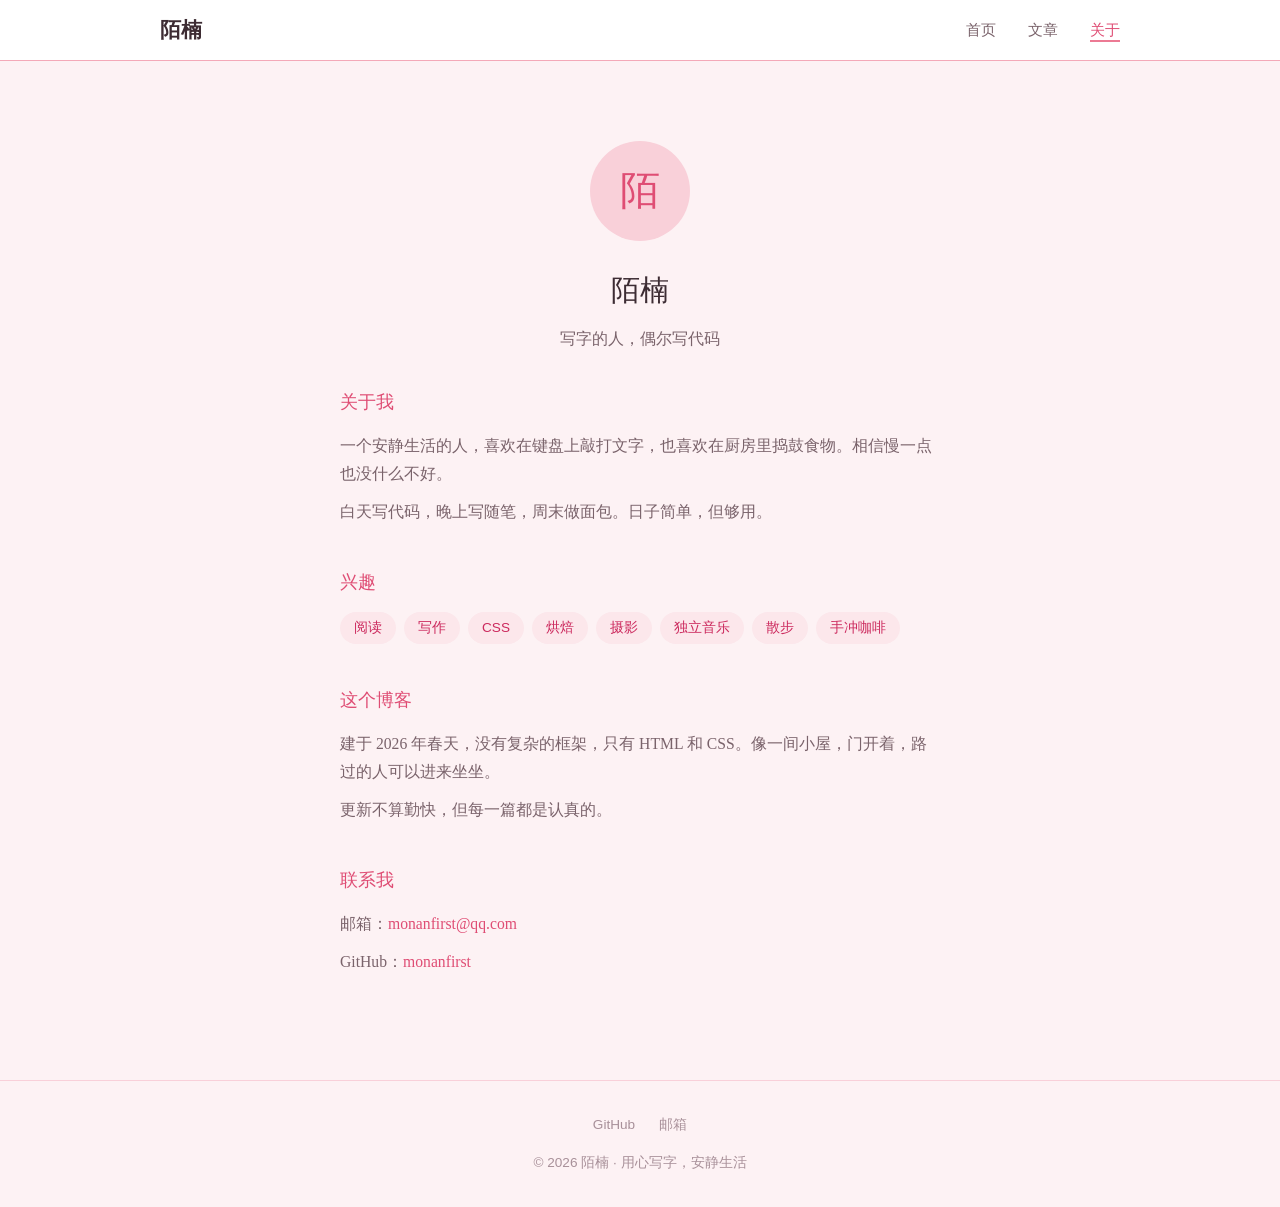
==== about.html @ c87e476c "rename: 墨南 → 陌楠" ====
<!DOCTYPE html>
<html lang="zh-CN">
<head>
  <meta charset="UTF-8">
  <meta name="viewport" content="width=device-width, initial-scale=1.0">
  <title>关于 - 陌楠的博客</title>
  <link rel="stylesheet" href="css/style.css">
</head>
<body>
  <nav class="navbar">
    <div class="navbar-inner">
      <a href="index.html" class="navbar-brand">陌楠</a>
      <ul class="navbar-links">
        <li><a href="index.html">首页</a></li>
        <li><a href="posts.html">文章</a></li>
        <li><a href="about.html" class="active">关于</a></li>
      </ul>
    </div>
  </nav>

  <div class="container">
    <div class="about-header">
      <div class="about-avatar">陌</div>
      <h1>陌楠</h1>
      <p>写字的人，偶尔写代码</p>
    </div>

    <div class="about-content">
      <div class="about-section">
        <h2>关于我</h2>
        <p>一个安静生活的人，喜欢在键盘上敲打文字，也喜欢在厨房里捣鼓食物。相信慢一点也没什么不好。</p>
        <p>白天写代码，晚上写随笔，周末做面包。日子简单，但够用。</p>
      </div>

      <div class="about-section">
        <h2>兴趣</h2>
        <div class="about-tags">
          <span class="tag">阅读</span>
          <span class="tag">写作</span>
          <span class="tag">CSS</span>
          <span class="tag">烘焙</span>
          <span class="tag">摄影</span>
          <span class="tag">独立音乐</span>
          <span class="tag">散步</span>
          <span class="tag">手冲咖啡</span>
        </div>
      </div>

      <div class="about-section">
        <h2>这个博客</h2>
        <p>建于 2026 年春天，没有复杂的框架，只有 HTML 和 CSS。像一间小屋，门开着，路过的人可以进来坐坐。</p>
        <p>更新不算勤快，但每一篇都是认真的。</p>
      </div>

      <div class="about-section">
        <h2>联系我</h2>
        <p>邮箱：<a href="mailto:monanfirst@qq.com">monanfirst@qq.com</a></p>
        <p>GitHub：<a href="https://github.com/monanfirst" target="_blank">monanfirst</a></p>
      </div>
    </div>
  </div>

  <footer class="footer">
    <div class="footer-links">
      <a href="https://github.com/monanfirst" target="_blank">GitHub</a>
      <a href="mailto:monanfirst@qq.com">邮箱</a>
    </div>
    <p>© 2026 陌楠 · 用心写字，安静生活</p>
  </footer>
</body>
</html>
---- css/style.css ----
/* 基础重置 */
* {
  margin: 0;
  padding: 0;
  box-sizing: border-box;
}

:root {
  --pink-50: #fdf2f4;
  --pink-100: #fce7eb;
  --pink-200: #f9d0d9;
  --pink-300: #f4a9b8;
  --pink-400: #ec7a94;
  --pink-500: #df4d74;
  --pink-600: #cc2a5e;
  --text-primary: #3d2c33;
  --text-secondary: #7a636b;
  --text-light: #a89099;
  --bg-main: #fdf2f4;
  --bg-card: #ffffff;
  --border-color: #f4a9b8;
}

body {
  font-family: 'Georgia', 'Noto Serif SC', serif;
  background-color: var(--bg-main);
  color: var(--text-primary);
  line-height: 1.8;
  min-height: 100vh;
}

a {
  color: var(--pink-500);
  text-decoration: none;
  transition: color 0.2s;
}

a:hover {
  color: var(--pink-600);
}

/* 导航栏 */
.navbar {
  background: var(--bg-card);
  border-bottom: 1px solid var(--border-color);
  padding: 0 2rem;
  position: sticky;
  top: 0;
  z-index: 100;
}

.navbar-inner {
  max-width: 960px;
  margin: 0 auto;
  display: flex;
  justify-content: space-between;
  align-items: center;
  height: 60px;
}

.navbar-brand {
  font-size: 1.3rem;
  font-weight: bold;
  color: var(--text-primary);
  letter-spacing: 0.02em;
}

.navbar-brand:hover {
  color: var(--pink-500);
}

.navbar-links {
  display: flex;
  gap: 2rem;
  list-style: none;
}

.navbar-links a {
  color: var(--text-secondary);
  font-size: 0.95rem;
  font-family: -apple-system, 'Segoe UI', sans-serif;
  position: relative;
  padding-bottom: 2px;
}

.navbar-links a::after {
  content: '';
  position: absolute;
  bottom: -2px;
  left: 0;
  width: 0;
  height: 1.5px;
  background: var(--pink-400);
  transition: width 0.25s;
}

.navbar-links a:hover::after,
.navbar-links a.active::after {
  width: 100%;
}

.navbar-links a.active {
  color: var(--pink-500);
}

/* 主内容区 */
.container {
  max-width: 960px;
  margin: 0 auto;
  padding: 2rem;
}

/* 首页 Hero */
.hero {
  text-align: center;
  padding: 4rem 1rem 3rem;
}

.hero h1 {
  font-size: 2.2rem;
  color: var(--text-primary);
  margin-bottom: 1rem;
  font-weight: normal;
}

.hero p {
  font-size: 1.05rem;
  color: var(--text-secondary);
  max-width: 520px;
  margin: 0 auto 2rem;
}

.hero-line {
  width: 40px;
  height: 2px;
  background: var(--pink-300);
  margin: 0 auto 1.5rem;
}

/* 文章卡片 */
.section-title {
  font-size: 1.1rem;
  color: var(--text-light);
  font-family: -apple-system, 'Segoe UI', sans-serif;
  text-transform: uppercase;
  letter-spacing: 0.1em;
  margin-bottom: 1.5rem;
  padding-bottom: 0.5rem;
  border-bottom: 1px solid var(--pink-200);
}

.post-card {
  background: var(--bg-card);
  border: 1px solid var(--pink-200);
  border-radius: 6px;
  padding: 1.5rem 1.8rem;
  margin-bottom: 1.2rem;
  transition: border-color 0.2s, box-shadow 0.2s;
}

.post-card:hover {
  border-color: var(--pink-300);
  box-shadow: 0 2px 12px rgba(236, 122, 148, 0.1);
}

.post-card h3 {
  font-size: 1.15rem;
  margin-bottom: 0.4rem;
}

.post-card h3 a {
  color: var(--text-primary);
}

.post-card h3 a:hover {
  color: var(--pink-500);
}

.post-meta {
  font-size: 0.85rem;
  color: var(--text-light);
  font-family: -apple-system, 'Segoe UI', sans-serif;
  margin-bottom: 0.6rem;
}

.post-card p {
  font-size: 0.95rem;
  color: var(--text-secondary);
}

.read-more {
  display: inline-block;
  margin-top: 0.5rem;
  font-size: 0.88rem;
  font-family: -apple-system, 'Segoe UI', sans-serif;
  color: var(--pink-400);
}

/* 文章详情页 */
.article-header {
  padding: 3rem 0 2rem;
  border-bottom: 1px solid var(--pink-200);
  margin-bottom: 2rem;
}

.article-header h1 {
  font-size: 1.9rem;
  font-weight: normal;
  margin-bottom: 0.6rem;
}

.article-content {
  max-width: 680px;
  margin: 0 auto;
  padding-bottom: 3rem;
}

.article-content h2 {
  font-size: 1.35rem;
  margin: 2rem 0 0.8rem;
  font-weight: normal;
  color: var(--pink-600);
}

.article-content p {
  margin-bottom: 1.2rem;
  font-size: 1rem;
  color: var(--text-secondary);
}

.article-content blockquote {
  border-left: 3px solid var(--pink-300);
  padding: 0.5rem 1.2rem;
  margin: 1.5rem 0;
  color: var(--text-secondary);
  background: var(--pink-50);
  border-radius: 0 4px 4px 0;
}

.article-content code {
  background: var(--pink-100);
  padding: 2px 6px;
  border-radius: 3px;
  font-size: 0.9em;
}

.article-content ul, .article-content ol {
  margin: 1rem 0 1.2rem 1.5rem;
  color: var(--text-secondary);
}

.article-content li {
  margin-bottom: 0.4rem;
}

.article-nav {
  display: flex;
  justify-content: space-between;
  padding-top: 2rem;
  border-top: 1px solid var(--pink-200);
  font-family: -apple-system, 'Segoe UI', sans-serif;
  font-size: 0.9rem;
}

/* 关于页 */
.about-header {
  text-align: center;
  padding: 3rem 0 2rem;
}

.about-avatar {
  width: 100px;
  height: 100px;
  border-radius: 50%;
  background: var(--pink-200);
  margin: 0 auto 1.5rem;
  display: flex;
  align-items: center;
  justify-content: center;
  font-size: 2.5rem;
  color: var(--pink-500);
}

.about-header h1 {
  font-size: 1.8rem;
  font-weight: normal;
  margin-bottom: 0.5rem;
}

.about-header p {
  color: var(--text-secondary);
  font-size: 1rem;
}

.about-content {
  max-width: 600px;
  margin: 0 auto;
}

.about-section {
  margin-bottom: 2.5rem;
}

.about-section h2 {
  font-size: 1.15rem;
  color: var(--pink-500);
  margin-bottom: 0.8rem;
  font-weight: normal;
}

.about-section p {
  color: var(--text-secondary);
  font-size: 0.98rem;
  margin-bottom: 0.6rem;
}

.about-tags {
  display: flex;
  flex-wrap: wrap;
  gap: 0.5rem;
}

.tag {
  display: inline-block;
  padding: 4px 14px;
  background: var(--pink-100);
  color: var(--pink-600);
  border-radius: 20px;
  font-size: 0.85rem;
  font-family: -apple-system, 'Segoe UI', sans-serif;
}

/* 页脚 */
.footer {
  text-align: center;
  padding: 2rem;
  color: var(--text-light);
  font-size: 0.85rem;
  font-family: -apple-system, 'Segoe UI', sans-serif;
  border-top: 1px solid var(--pink-200);
  margin-top: 2rem;
}

.footer a {
  color: var(--text-light);
}

.footer a:hover {
  color: var(--pink-400);
}

.footer-links {
  display: flex;
  justify-content: center;
  gap: 1.5rem;
  margin-bottom: 0.8rem;
}

/* 响应式 */
@media (max-width: 640px) {
  .navbar-inner {
    flex-direction: column;
    height: auto;
    padding: 0.8rem 0;
    gap: 0.5rem;
  }

  .navbar-links {
    gap: 1.2rem;
  }

  .hero h1 {
    font-size: 1.7rem;
  }

  .container {
    padding: 1.2rem;
  }

  .article-nav {
    flex-direction: column;
    gap: 0.8rem;
  }
}
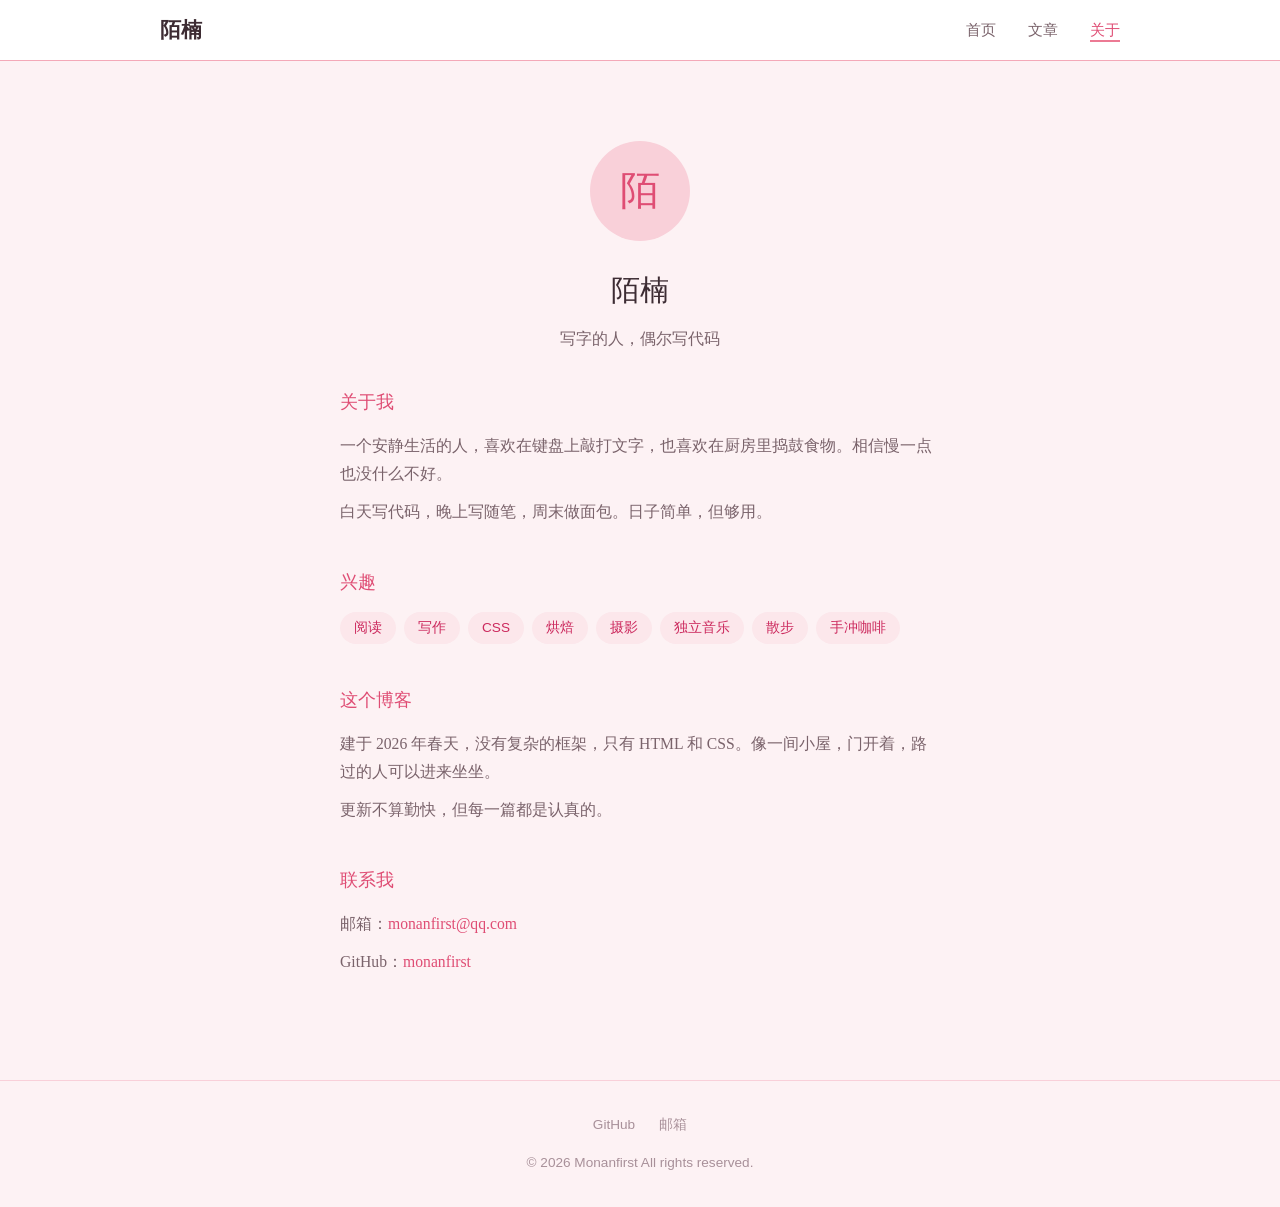
==== commit 6c1c4150: "update footer copyright text" ====
--- a/about.html
+++ b/about.html
@@ -65,7 +65,7 @@
       <a href="https://github.com/monanfirst" target="_blank">GitHub</a>
       <a href="mailto:monanfirst@qq.com">邮箱</a>
     </div>
-    <p>© 2026 陌楠 · 用心写字，安静生活</p>
+    <p>© 2026 Monanfirst All rights reserved.</p>
   </footer>
 </body>
 </html>
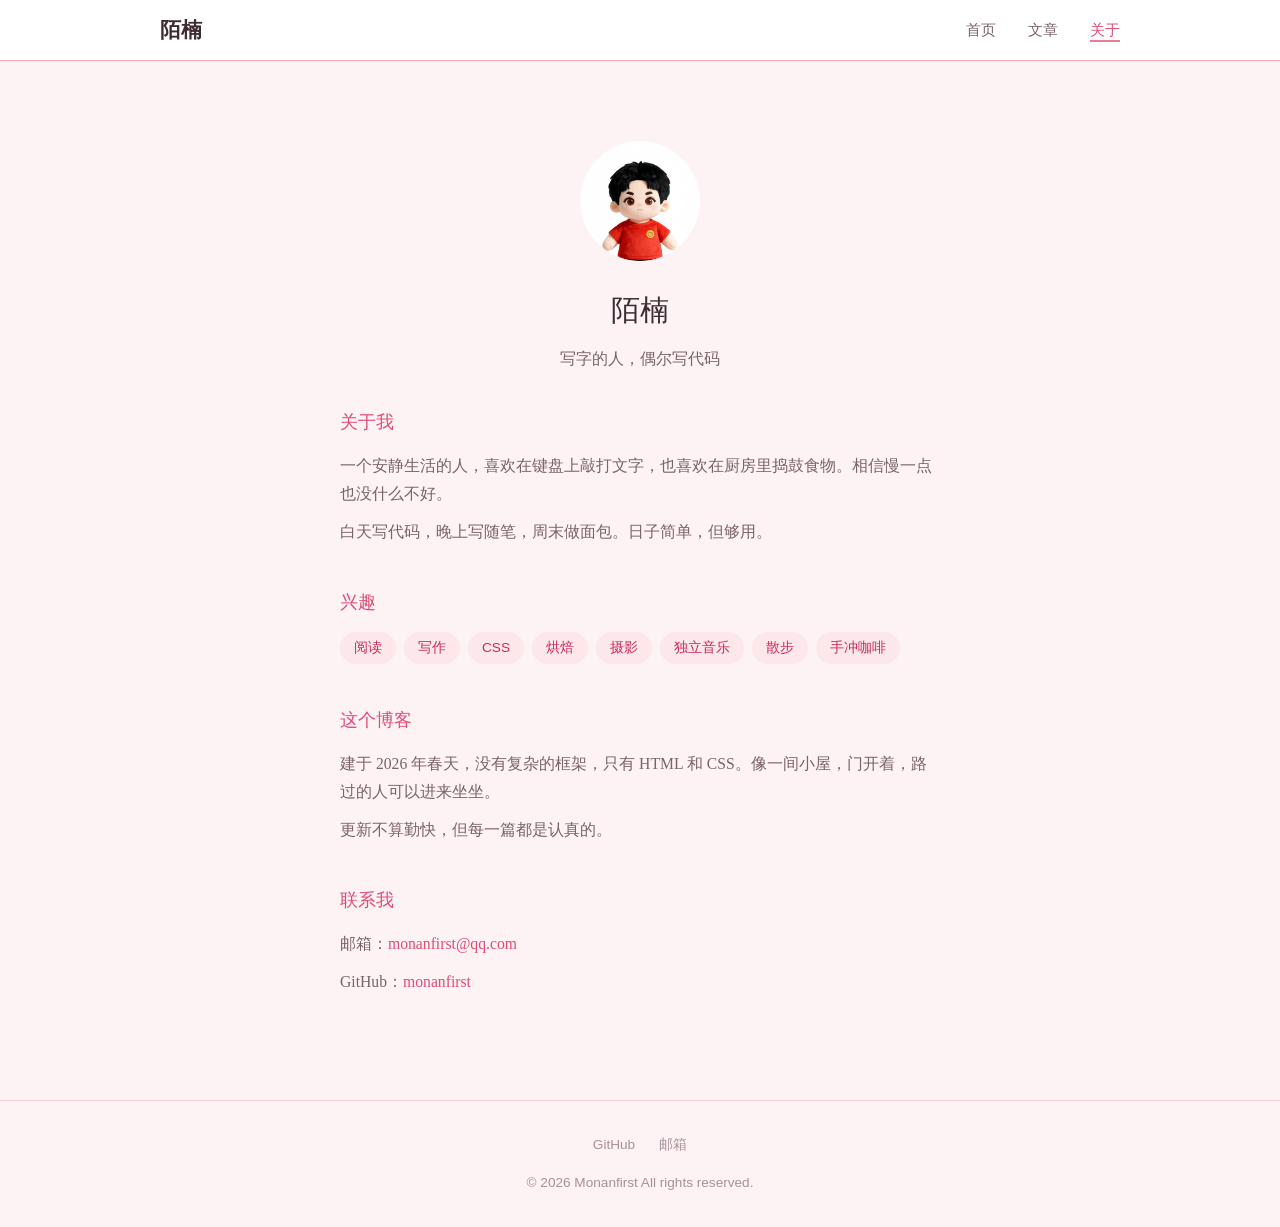
==== commit 0c8dd67f: "add avatar image to navbar, hero and about page" ====
--- a/about.html
+++ b/about.html
@@ -20,7 +20,7 @@
 
   <div class="container">
     <div class="about-header">
-      <div class="about-avatar">陌</div>
+      <img src="pic/touxiang.png" alt="陌楠" class="about-avatar">
       <h1>陌楠</h1>
       <p>写字的人，偶尔写代码</p>
     </div>
--- a/css/style.css
+++ b/css/style.css
@@ -63,6 +63,16 @@
   font-weight: bold;
   color: var(--text-primary);
   letter-spacing: 0.02em;
+  display: flex;
+  align-items: center;
+  gap: 8px;
+}
+
+.navbar-brand img {
+  width: 32px;
+  height: 32px;
+  border-radius: 50%;
+  object-fit: cover;
 }
 
 .navbar-brand:hover {
@@ -137,6 +147,14 @@
   margin: 0 auto 1.5rem;
 }
 
+.hero-avatar {
+  width: 100px;
+  height: 100px;
+  border-radius: 50%;
+  object-fit: cover;
+  margin-bottom: 1.5rem;
+}
+
 /* 文章卡片 */
 .section-title {
   font-size: 1.1rem;
@@ -269,16 +287,12 @@
 }
 
 .about-avatar {
-  width: 100px;
-  height: 100px;
+  width: 120px;
+  height: 120px;
   border-radius: 50%;
-  background: var(--pink-200);
+  object-fit: cover;
   margin: 0 auto 1.5rem;
-  display: flex;
-  align-items: center;
-  justify-content: center;
-  font-size: 2.5rem;
-  color: var(--pink-500);
+  display: block;
 }
 
 .about-header h1 {
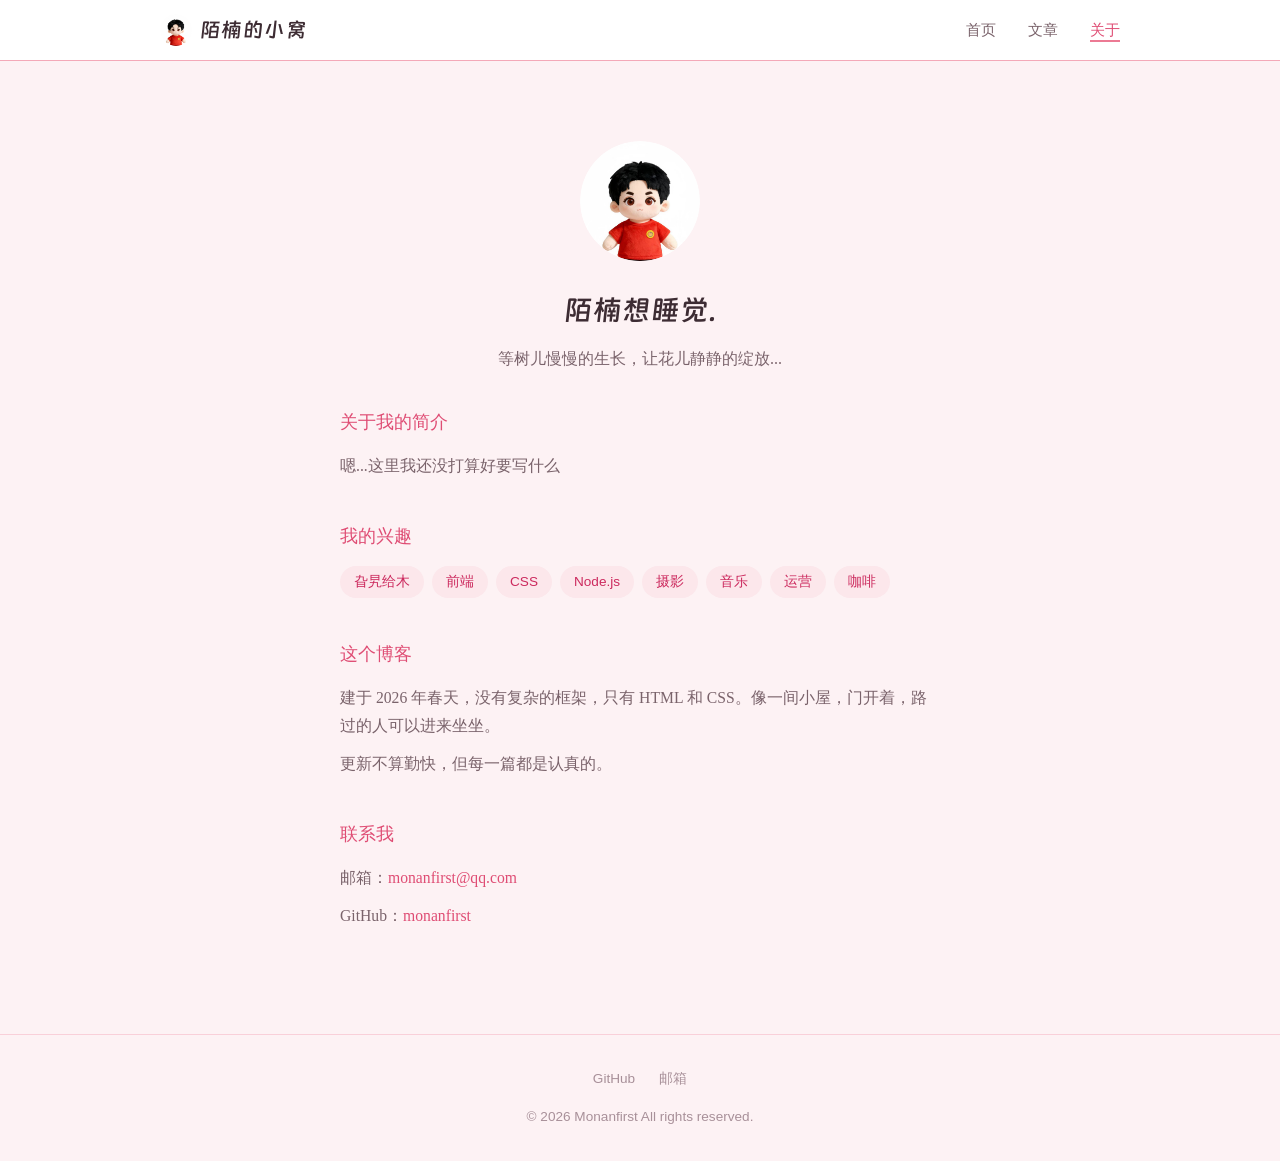
==== commit 1ce0a759: "change homepage from blog index to services page" ====
--- a/about.html
+++ b/about.html
@@ -7,9 +7,9 @@
   <link rel="stylesheet" href="css/style.css">
 </head>
 <body>
-  <nav class="navbar">
+    <nav class="navbar">
     <div class="navbar-inner">
-      <a href="index.html" class="navbar-brand">陌楠</a>
+      <a href="index.html" class="navbar-brand"><img src="pic/touxiang.png" alt="你看啥">陌楠的小窝</a>
       <ul class="navbar-links">
         <li><a href="index.html">首页</a></li>
         <li><a href="posts.html">文章</a></li>
@@ -21,28 +21,28 @@
   <div class="container">
     <div class="about-header">
       <img src="pic/touxiang.png" alt="陌楠" class="about-avatar">
-      <h1>陌楠</h1>
-      <p>写字的人，偶尔写代码</p>
+      <h1>陌楠想睡觉.</h1>
+      <p>等树儿慢慢的生长，让花儿静静的绽放...</p>
     </div>
 
     <div class="about-content">
       <div class="about-section">
-        <h2>关于我</h2>
-        <p>一个安静生活的人，喜欢在键盘上敲打文字，也喜欢在厨房里捣鼓食物。相信慢一点也没什么不好。</p>
-        <p>白天写代码，晚上写随笔，周末做面包。日子简单，但够用。</p>
+        <h2>关于我的简介</h2>
+        <p>嗯...这里我还没打算好要写什么</p>
+        <p> </p>
       </div>
 
       <div class="about-section">
-        <h2>兴趣</h2>
+        <h2>我的兴趣</h2>
         <div class="about-tags">
-          <span class="tag">阅读</span>
-          <span class="tag">写作</span>
+          <span class="tag">旮旯给木</span>
+          <span class="tag">前端</span>
           <span class="tag">CSS</span>
-          <span class="tag">烘焙</span>
+          <span class="tag">Node.js</span>
           <span class="tag">摄影</span>
-          <span class="tag">独立音乐</span>
-          <span class="tag">散步</span>
-          <span class="tag">手冲咖啡</span>
+          <span class="tag">音乐</span>
+          <span class="tag">运营</span>
+          <span class="tag">咖啡</span>
         </div>
       </div>
 
--- a/css/style.css
+++ b/css/style.css
@@ -1,3 +1,12 @@
+/* 自定义字体 */
+@font-face {
+  font-family: 'DingTalk';
+  src: url('../zt/dingdingjinbuti.ttf') format('truetype');
+  font-weight: normal;
+  font-style: normal;
+  font-display: swap;
+}
+
 /* 基础重置 */
 * {
   margin: 0;
@@ -59,8 +68,8 @@
 }
 
 .navbar-brand {
+  font-family: 'DingTalk', 'Georgia', 'Noto Serif SC', serif;
   font-size: 1.3rem;
-  font-weight: bold;
   color: var(--text-primary);
   letter-spacing: 0.02em;
   display: flex;
@@ -127,6 +136,7 @@
 }
 
 .hero h1 {
+  font-family: 'DingTalk', 'Georgia', 'Noto Serif SC', serif;
   font-size: 2.2rem;
   color: var(--text-primary);
   margin-bottom: 1rem;
@@ -182,6 +192,7 @@
 }
 
 .post-card h3 {
+  font-family: 'DingTalk', 'Georgia', 'Noto Serif SC', serif;
   font-size: 1.15rem;
   margin-bottom: 0.4rem;
 }
@@ -222,6 +233,7 @@
 }
 
 .article-header h1 {
+  font-family: 'DingTalk', 'Georgia', 'Noto Serif SC', serif;
   font-size: 1.9rem;
   font-weight: normal;
   margin-bottom: 0.6rem;
@@ -234,6 +246,7 @@
 }
 
 .article-content h2 {
+  font-family: 'DingTalk', 'Georgia', 'Noto Serif SC', serif;
   font-size: 1.35rem;
   margin: 2rem 0 0.8rem;
   font-weight: normal;
@@ -296,6 +309,7 @@
 }
 
 .about-header h1 {
+  font-family: 'DingTalk', 'Georgia', 'Noto Serif SC', serif;
   font-size: 1.8rem;
   font-weight: normal;
   margin-bottom: 0.5rem;
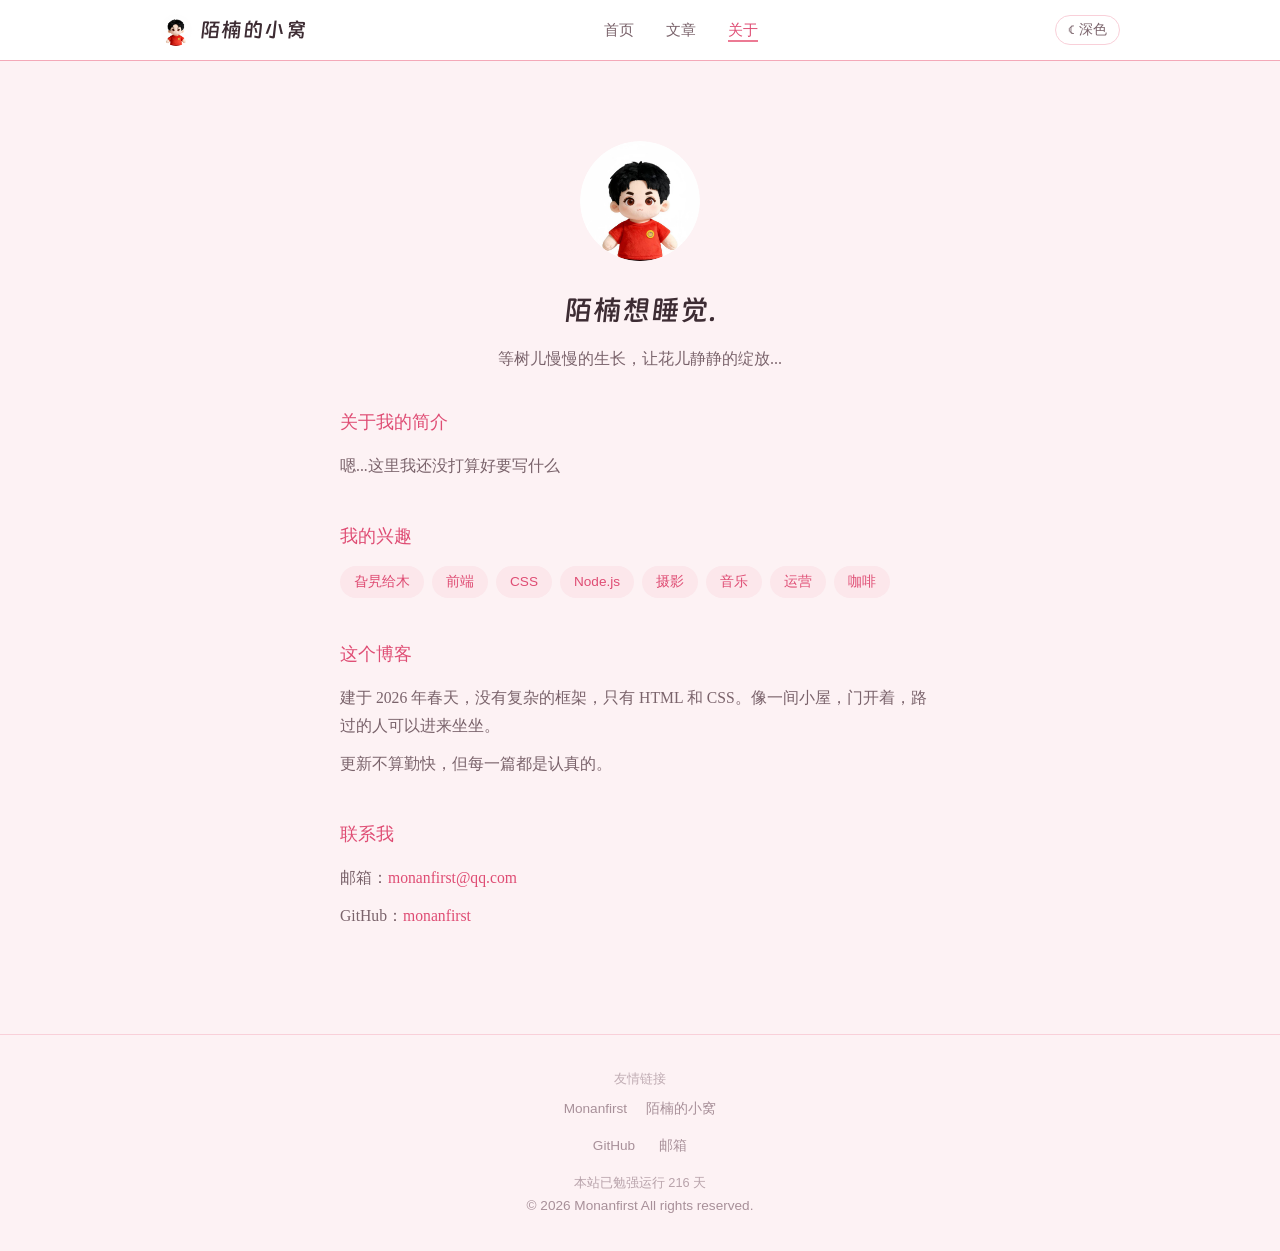
==== commit ed89bdd7: "add dark mode toggle, friend links, site running days counter" ====
--- a/about.html
+++ b/about.html
@@ -15,6 +15,7 @@
         <li><a href="posts.html">文章</a></li>
         <li><a href="about.html" class="active">关于</a></li>
       </ul>
+      <button class="dark-toggle" id="darkToggle">☾ 深色</button>
     </div>
   </nav>
 
@@ -61,11 +62,18 @@
   </div>
 
   <footer class="footer">
+    <div class="friend-title">友情链接</div>
+    <div class="friend-links">
+      <a href="https://github.com/monanfirst" target="_blank">Monanfirst</a>
+      <a href="https://monanfirst.github.io" target="_blank">陌楠的小窝</a>
+    </div>
     <div class="footer-links">
       <a href="https://github.com/monanfirst" target="_blank">GitHub</a>
       <a href="mailto:monanfirst@qq.com">邮箱</a>
     </div>
+    <div class="site-days" id="siteDays"></div>
     <p>© 2026 Monanfirst All rights reserved.</p>
   </footer>
+  <script src="js/script.js" defer></script>
 </body>
 </html>
--- a/css/style.css
+++ b/css/style.css
@@ -28,6 +28,27 @@
   --bg-main: #fdf2f4;
   --bg-card: #ffffff;
   --border-color: #f4a9b8;
+  --bg-code: #fce7eb;
+  --shadow-card: rgba(236, 122, 148, 0.1);
+}
+
+/* 深色模式 */
+.dark-mode {
+  --pink-50: #2a1a1f;
+  --pink-100: #3d2430;
+  --pink-200: #5a3545;
+  --pink-300: #c27e8e;
+  --pink-400: #e08a9c;
+  --pink-500: #f09dae;
+  --pink-600: #f5b0c0;
+  --text-primary: #e8d5db;
+  --text-secondary: #c4a6b0;
+  --text-light: #a07f8a;
+  --bg-main: #1a1014;
+  --bg-card: #26181e;
+  --border-color: #5a3545;
+  --bg-code: #3d2430;
+  --shadow-card: rgba(236, 122, 148, 0.05);
 }
 
 body {
@@ -122,6 +143,25 @@
   color: var(--pink-500);
 }
 
+/* 深色模式切换按钮 */
+.dark-toggle {
+  background: none;
+  border: 1px solid var(--pink-200);
+  border-radius: 20px;
+  padding: 3px 12px;
+  cursor: pointer;
+  font-size: 0.85rem;
+  font-family: -apple-system, 'Segoe UI', sans-serif;
+  color: var(--text-secondary);
+  transition: background 0.2s, color 0.2s;
+  line-height: 1.6;
+}
+
+.dark-toggle:hover {
+  background: var(--pink-100);
+  color: var(--pink-500);
+}
+
 /* 主内容区 */
 .container {
   max-width: 960px;
@@ -188,7 +228,7 @@
 
 .post-card:hover {
   border-color: var(--pink-300);
-  box-shadow: 0 2px 12px rgba(236, 122, 148, 0.1);
+  box-shadow: 0 2px 12px var(--shadow-card);
 }
 
 .post-card h3 {
@@ -264,12 +304,12 @@
   padding: 0.5rem 1.2rem;
   margin: 1.5rem 0;
   color: var(--text-secondary);
-  background: var(--pink-50);
+  background: var(--bg-code);
   border-radius: 0 4px 4px 0;
 }
 
 .article-content code {
-  background: var(--pink-100);
+  background: var(--bg-code);
   padding: 2px 6px;
   border-radius: 3px;
   font-size: 0.9em;
@@ -352,7 +392,7 @@
   display: inline-block;
   padding: 4px 14px;
   background: var(--pink-100);
-  color: var(--pink-600);
+  color: var(--pink-500);
   border-radius: 20px;
   font-size: 0.85rem;
   font-family: -apple-system, 'Segoe UI', sans-serif;
@@ -382,6 +422,37 @@
   justify-content: center;
   gap: 1.5rem;
   margin-bottom: 0.8rem;
+}
+
+.friend-links {
+  display: flex;
+  justify-content: center;
+  gap: 1.2rem;
+  margin-bottom: 0.8rem;
+  flex-wrap: wrap;
+}
+
+.friend-links a {
+  color: var(--text-light);
+  font-size: 0.85rem;
+}
+
+.friend-links a:hover {
+  color: var(--pink-400);
+}
+
+.friend-title {
+  font-size: 0.8rem;
+  color: var(--text-light);
+  margin-bottom: 0.4rem;
+  opacity: 0.7;
+}
+
+.site-days {
+  font-size: 0.8rem;
+  color: var(--text-light);
+  margin-top: 0.4rem;
+  opacity: 0.8;
 }
 
 /* 响应式 */
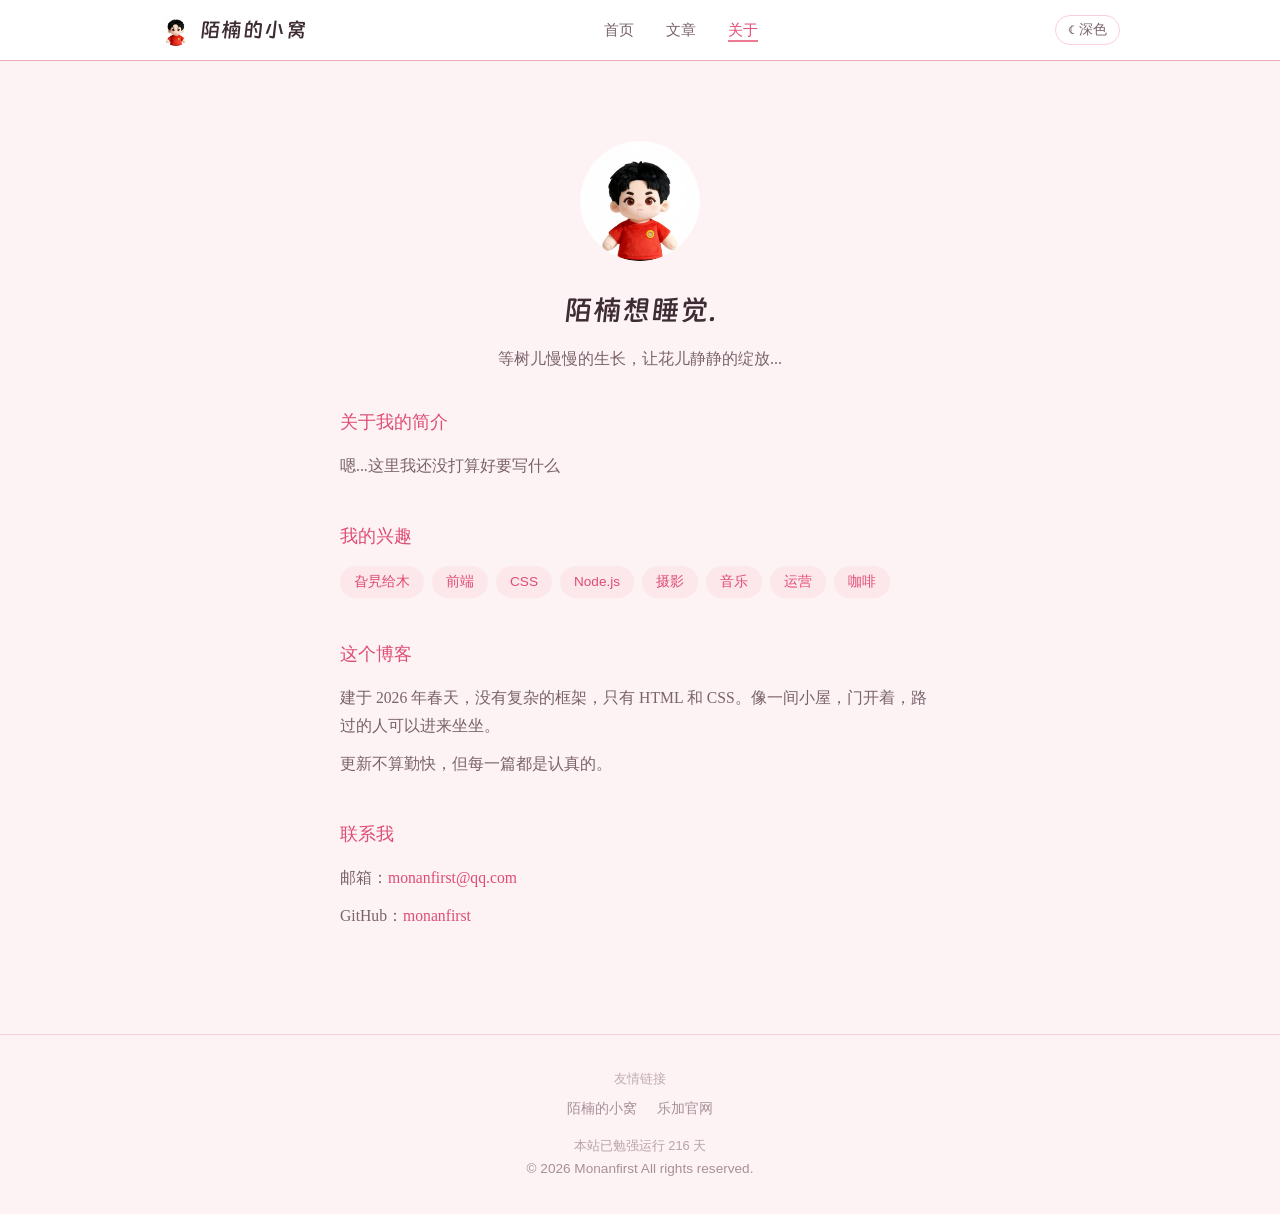
==== commit fb0a0d98: "dark mode: change pink bg to pure black" ====
--- a/about.html
+++ b/about.html
@@ -15,7 +15,7 @@
         <li><a href="posts.html">文章</a></li>
         <li><a href="about.html" class="active">关于</a></li>
       </ul>
-      <button class="dark-toggle" id="darkToggle">☾ 深色</button>
+      <button class="dark-toggle" id="darkToggle">☾ 深色模式</button>
     </div>
   </nav>
 
@@ -61,19 +61,22 @@
     </div>
   </div>
 
-  <footer class="footer">
+ <footer class="footer">
     <div class="friend-title">友情链接</div>
-    <div class="friend-links">
-      <a href="https://github.com/monanfirst" target="_blank">Monanfirst</a>
-      <a href="https://monanfirst.github.io" target="_blank">陌楠的小窝</a>
+    <div class="friend-links">  
+    <a href="https://monanfirst.github.io" target="_blank">陌楠的小窝</a>
+    <a href="https://lejiacmgzs.mysxl.cn" target="_blank">乐加官网</a>
+    
+   
     </div>
-    <div class="footer-links">
-      <a href="https://github.com/monanfirst" target="_blank">GitHub</a>
-      <a href="mailto:monanfirst@qq.com">邮箱</a>
+     </div>
+    <div class="site-days" id="siteDays"></div>
     </div>
-    <div class="site-days" id="siteDays"></div>
+    </div>
     <p>© 2026 Monanfirst All rights reserved.</p>
+   </div>
   </footer>
   <script src="js/script.js" defer></script>
 </body>
 </html>
+
--- a/css/style.css
+++ b/css/style.css
@@ -34,9 +34,9 @@
 
 /* 深色模式 */
 .dark-mode {
-  --pink-50: #2a1a1f;
-  --pink-100: #3d2430;
-  --pink-200: #5a3545;
+  --pink-50: #111111;
+  --pink-100: #1a1a1a;
+  --pink-200: #2a2a2a;
   --pink-300: #c27e8e;
   --pink-400: #e08a9c;
   --pink-500: #f09dae;
@@ -44,11 +44,11 @@
   --text-primary: #e8d5db;
   --text-secondary: #c4a6b0;
   --text-light: #a07f8a;
-  --bg-main: #1a1014;
-  --bg-card: #26181e;
-  --border-color: #5a3545;
-  --bg-code: #3d2430;
-  --shadow-card: rgba(236, 122, 148, 0.05);
+  --bg-main: #000000;
+  --bg-card: #111111;
+  --border-color: #2a2a2a;
+  --bg-code: #1a1a1a;
+  --shadow-card: rgba(0, 0, 0, 0.3);
 }
 
 body {
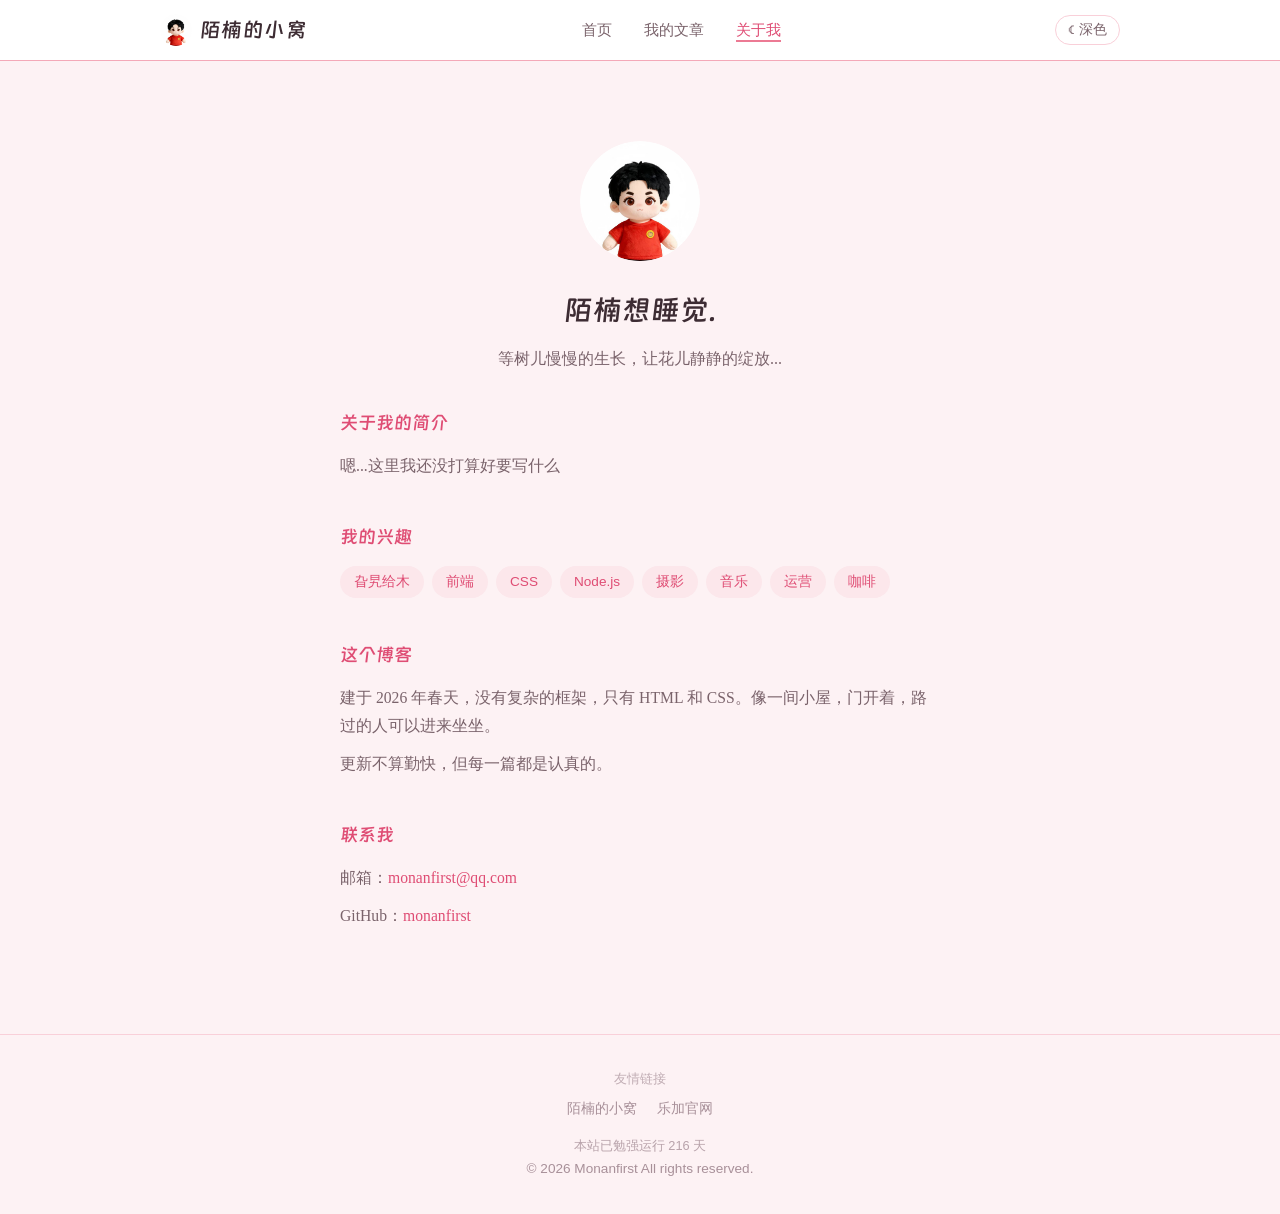
==== commit f49b7601: "apply DingTalk font to subsection titles" ====
--- a/about.html
+++ b/about.html
@@ -12,8 +12,8 @@
       <a href="index.html" class="navbar-brand"><img src="pic/touxiang.png" alt="你看啥">陌楠的小窝</a>
       <ul class="navbar-links">
         <li><a href="index.html">首页</a></li>
-        <li><a href="posts.html">文章</a></li>
-        <li><a href="about.html" class="active">关于</a></li>
+        <li><a href="posts.html">我的文章</a></li>
+        <li><a href="about.html" class="active">关于我</a></li>
       </ul>
       <button class="dark-toggle" id="darkToggle">☾ 深色模式</button>
     </div>
--- a/css/style.css
+++ b/css/style.css
@@ -41,9 +41,9 @@
   --pink-400: #e08a9c;
   --pink-500: #f09dae;
   --pink-600: #f5b0c0;
-  --text-primary: #e8d5db;
-  --text-secondary: #c4a6b0;
-  --text-light: #a07f8a;
+  --text-primary: #ffffff;
+  --text-secondary: #ffffff;
+  --text-light: #ffffff;
   --bg-main: #000000;
   --bg-card: #111111;
   --border-color: #2a2a2a;
@@ -207,6 +207,7 @@
 
 /* 文章卡片 */
 .section-title {
+  font-family: 'DingTalk', 'Georgia', 'Noto Serif SC', serif;
   font-size: 1.1rem;
   color: var(--text-light);
   font-family: -apple-system, 'Segoe UI', sans-serif;
@@ -370,6 +371,7 @@
 }
 
 .about-section h2 {
+  font-family: 'DingTalk', 'Georgia', 'Noto Serif SC', serif;
   font-size: 1.15rem;
   color: var(--pink-500);
   margin-bottom: 0.8rem;
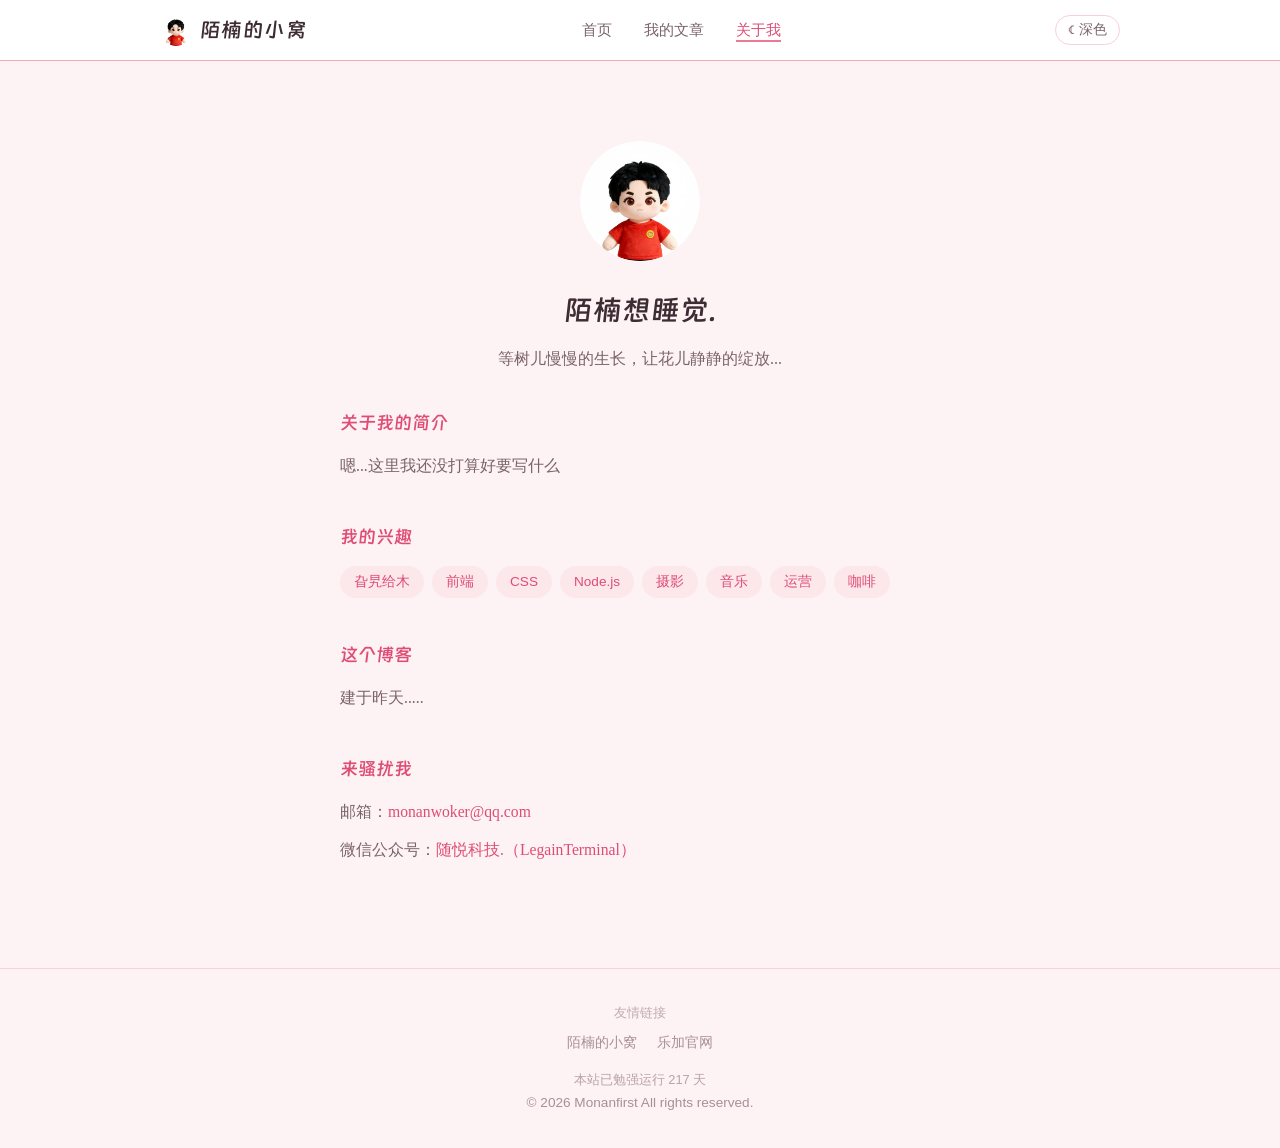
==== commit 2cc8d126: "update local changes" ====
--- a/about.html
+++ b/about.html
@@ -49,14 +49,13 @@
 
       <div class="about-section">
         <h2>这个博客</h2>
-        <p>建于 2026 年春天，没有复杂的框架，只有 HTML 和 CSS。像一间小屋，门开着，路过的人可以进来坐坐。</p>
-        <p>更新不算勤快，但每一篇都是认真的。</p>
+        <p>建于昨天.....</p>
       </div>
 
       <div class="about-section">
-        <h2>联系我</h2>
-        <p>邮箱：<a href="mailto:monanfirst@qq.com">monanfirst@qq.com</a></p>
-        <p>GitHub：<a href="https://github.com/monanfirst" target="_blank">monanfirst</a></p>
+        <h2>来骚扰我</h2>
+        <p>邮箱：<a href="mailto:monanwoker@qq.com">monanwoker@qq.com</a></p>
+        <p>微信公众号：<a href="https://github.com/monanfirst" target="_blank">随悦科技.（LegainTerminal）</a></p>
       </div>
     </div>
   </div>
